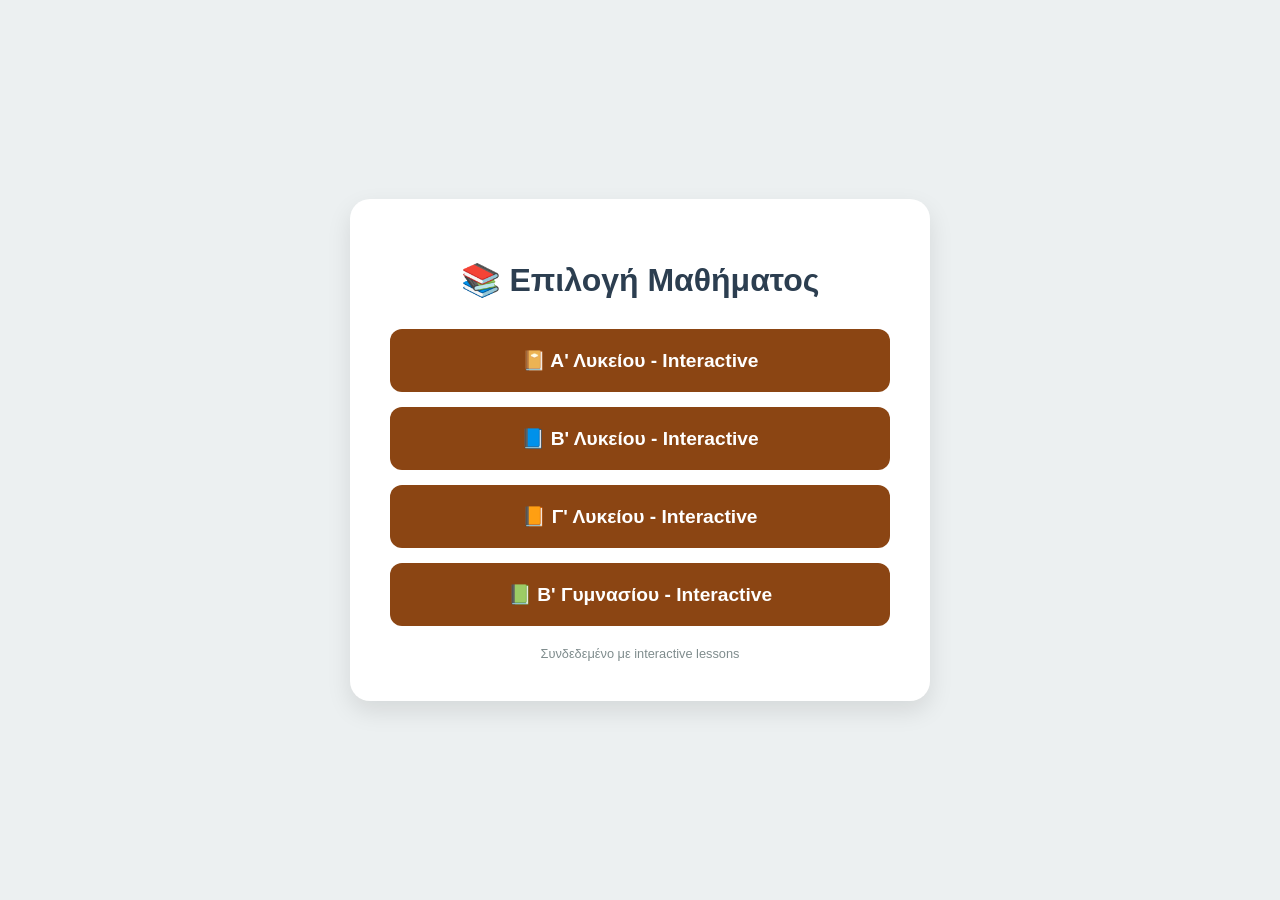
==== index.html @ 1a59bfb2 "Add files via upload" ====
<!DOCTYPE html>
<html lang="el">
<head>
    <meta charset="UTF-8">
    <meta name="viewport" content="width=device-width, initial-scale=1.0">
    <title>Ψηφιακή Βιβλιοθήκη Μαθημάτων</title>
    <style>
        :root { --primary: #2c3e50; --accent: #3498db; --bg: #ecf0f1; }
        body { font-family: 'Segoe UI', sans-serif; background: var(--bg); margin: 0; display: flex; flex-direction: column; align-items: center; justify-content: center; min-height: 100vh; }
        .container { background: white; padding: 40px; border-radius: 20px; box-shadow: 0 10px 25px rgba(0,0,0,0.1); text-align: center; max-width: 500px; width: 90%; }
        h1 { color: var(--primary); margin-bottom: 30px; }
        .book-card { display: block; background: var(--accent); color: white; padding: 20px; margin: 15px 0; border-radius: 12px; text-decoration: none; font-size: 1.2rem; font-weight: bold; transition: transform 0.2s ease, opacity 0.2s ease; }
        .book-card:hover { transform: translateY(-5px); opacity: 0.9; }
        .footer { margin-top: 20px; font-size: 0.8rem; color: #7f8c8d; }
        .loading { color: #7f8c8d; font-style: italic; }
        .error { color: #e74c3c; }
    </style>
</head>
<body>
    <div class="container">
        <h1>📚 Επιλογή Μαθήματος</h1>
        <div id="books-list"><p class="loading">Φόρτωση βιβλίων...</p></div>
        <div class="footer">Συνδεδεμένο με interactive lessons</div>
    </div>

    <script>
        async function loadBooks() {
            const container = document.getElementById('books-list');
            try {
                const res = await fetch('books.json');
                if (!res.ok) throw new Error('Δεν βρέθηκε το books.json');
                const data = await res.json();

                container.innerHTML = '';
                data.books.forEach(book => {
                    const a = document.createElement('a');
                    a.href = `${book.id}/index.html`;
                    a.className = 'book-card';
                    a.style.background = book.color || '#3498db';
                    a.textContent = `${book.emoji || '📖'} ${book.title} - Interactive`;
                    container.appendChild(a);
                });
            } catch (e) {
                container.innerHTML = `<p class="error">❌ Σφάλμα φόρτωσης: ${e.message}</p>`;
            }
        }

        window.onload = loadBooks;
    </script>
</body>
</html>
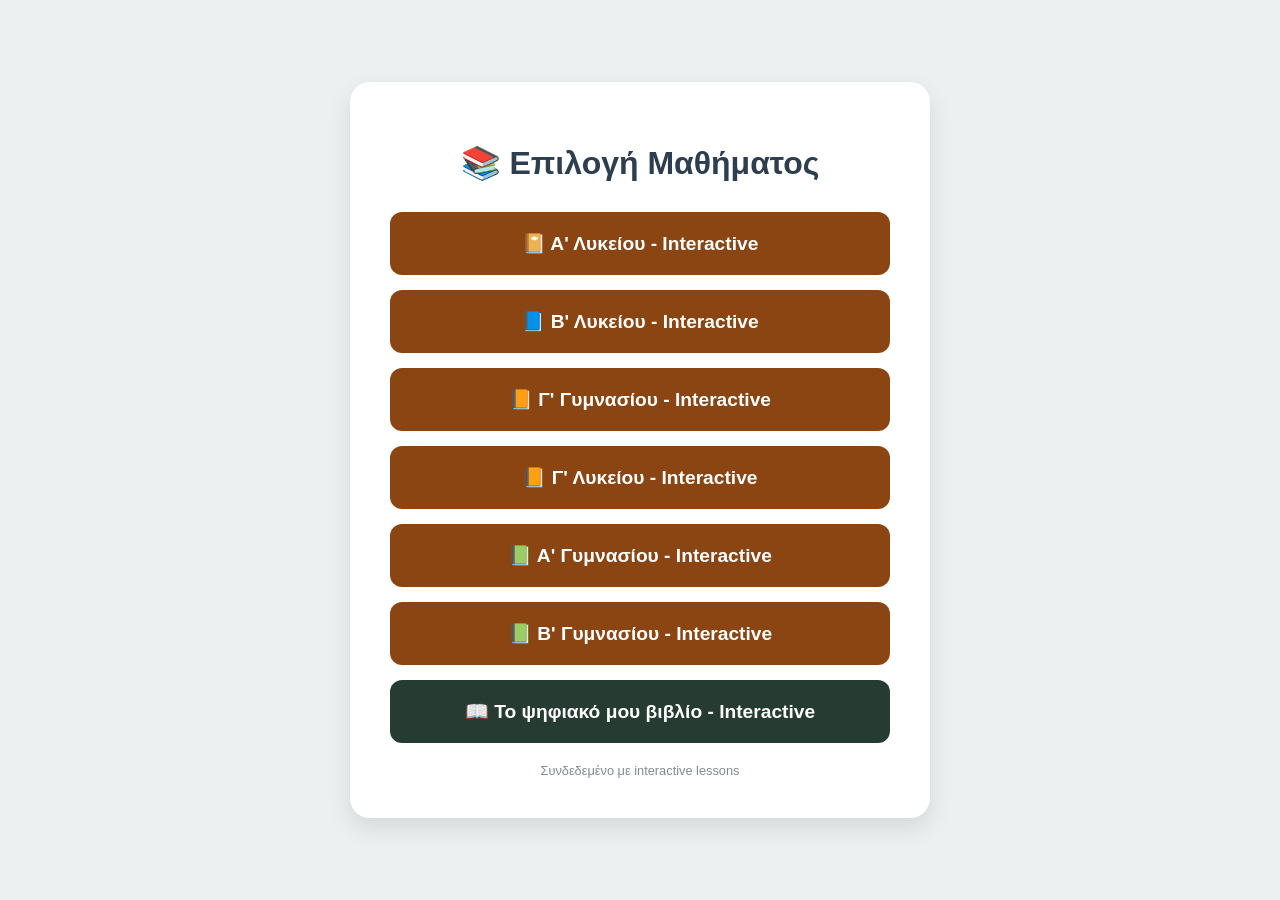
==== commit 0fc2a822: "Add editable illustrated digital lesson book and linked PDF" ====
--- a/index.html
+++ b/index.html
@@ -34,7 +34,7 @@
                 container.innerHTML = '';
                 data.books.forEach(book => {
                     const a = document.createElement('a');
-                    a.href = `${book.id}/index.html`;
+                    a.href = book.reader === "album" ? `${book.id}/` : `template/index.html?book=${book.id}`;
                     a.className = 'book-card';
                     a.style.background = book.color || '#3498db';
                     a.textContent = `${book.emoji || '📖'} ${book.title} - Interactive`;
